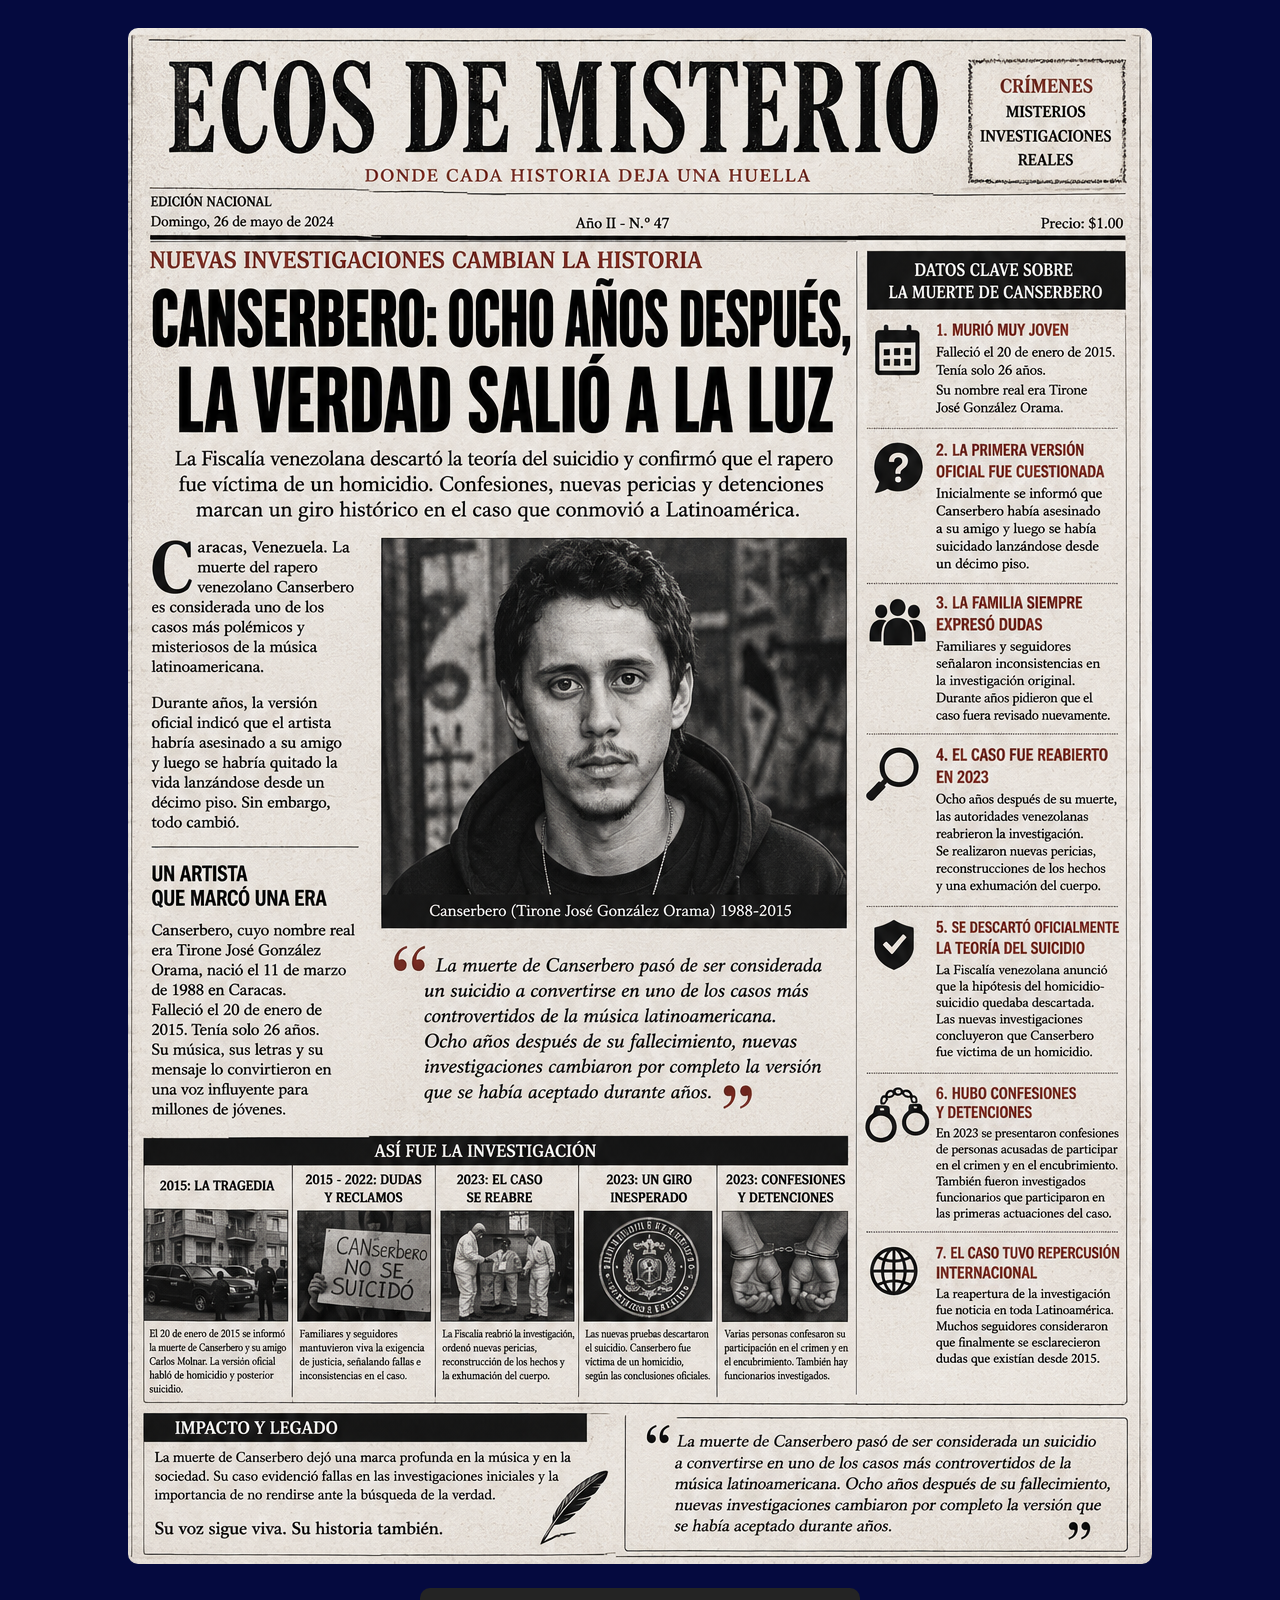
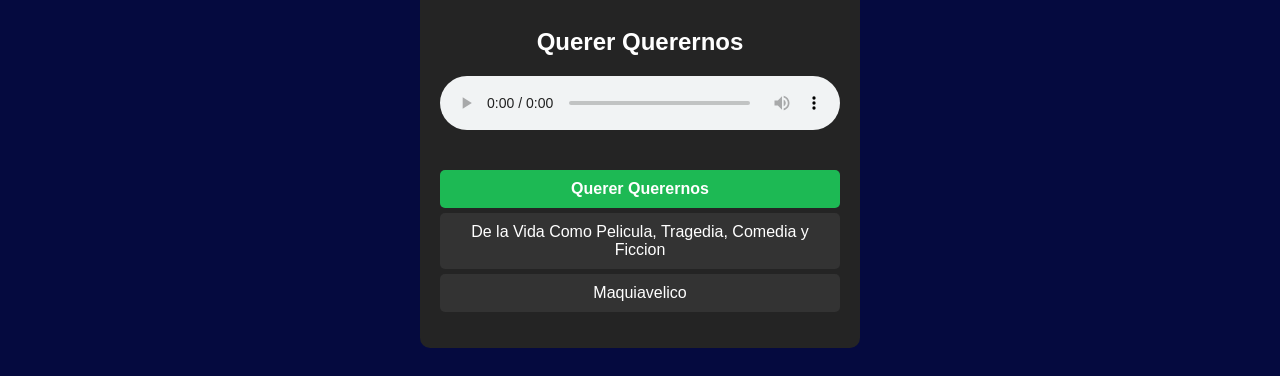
==== Canserbero.html @ a77685f0 "Re loca me dejo esto" ====
<!DOCTYPE html>
<html lang="es">
<head>
    <meta charset="UTF-8">
    <meta name="viewport" content="width=device-width, initial-scale=1.0">
    <title>Mi Playlist - Canserbero</title>
    <style>
        body {
            font-family: Arial, sans-serif;
            background-color: #050a3f;
            color: #fff;
            display: flex;
            flex-direction: column;
            align-items: center;
            padding: 20px;
        }
        .contenedor-centrado {
            margin-bottom: 20px;
        }
        .img-fluid {
            max-width: 100%;
            height: auto;
            border-radius: 10px;
        }
        .reproductor {
            background-color: #242424;
            padding: 20px;
            border-radius: 10px;
            width: 100%;
            max-width: 400px;
            text-align: center;
        }
        audio {
            width: 100%;
            margin-bottom: 20px;
        }
        .playlist {
            list-style: none;
            padding: 0;
            width: 100%;
        }
        /* Clase base para los elementos de la lista */
        .track-item {
            background-color: #333;
            padding: 10px;
            margin-bottom: 5px;
            border-radius: 5px;
            cursor: pointer;
            transition: background 0.3s;
        }
        .track-item:hover {
            background-color: #1db954;
        }
        .track-item.active {
            background-color: #1db954;
            font-weight: bold;
        }
    </style>
</head>
<body>

    <div class="contenedor-centrado">
        <img src="Canserbero.png" alt="Imagen de Canserbero" class="img-fluid">
    </div>

    <div class="reproductor">
        <h2 id="titulo-cancion">Selecciona una canción</h2>
        <audio id="audio-player" controls></audio>
        <ul class="playlist" id="playlist">
          
        </ul>
    </div>

    <script>
        const canciones = [
            { titulo: "Querer Querernos", "archivo": "1.mp3" },
            { titulo: "De la Vida Como Pelicula, Tragedia, Comedia y Ficcion", "archivo": "2.mp3" },
            { titulo: "Maquiavelico", "archivo": "3.mp3" }
        ];

        let cancionActual = 0;
        const audioPlayer = document.getElementById('audio-player');
        const tituloCancion = document.getElementById('titulo-cancion');
        const playlistElement = document.getElementById('playlist');

        canciones.forEach((cancion, index) => {
            const li = document.createElement('li');
            li.textContent = cancion.titulo;
            li.classList.add('track-item'); // Se asigna la clase base limpia
            li.addEventListener('click', () => {
                cambiarCancion(index);
                audioPlayer.play();
            });
            playlistElement.appendChild(li);
        });


        function cambiarCancion(index) {
           audioPlayer.src = canciones[index].archivo;
            tituloCancion.textContent = canciones[index].titulo;
            audioPlayer.play();

            const items = playlistElement.getElementsByTagName('li');
            for (let i = 0; i < items.length; i++) {
                items[i].classList.remove('active');
            }
            items[cancionActual].classList.add('active');
        }

        audioPlayer.addEventListener('ended', () => {
            cancionActual = (cancionActual + 1) % canciones.length;
            cambiarCancion(cancionActual);
            audioPlayer.play();
        });

        
        if (canciones.length > 0) {
            cambiarCancion(0);
        }
    </script>
</body>
</html>
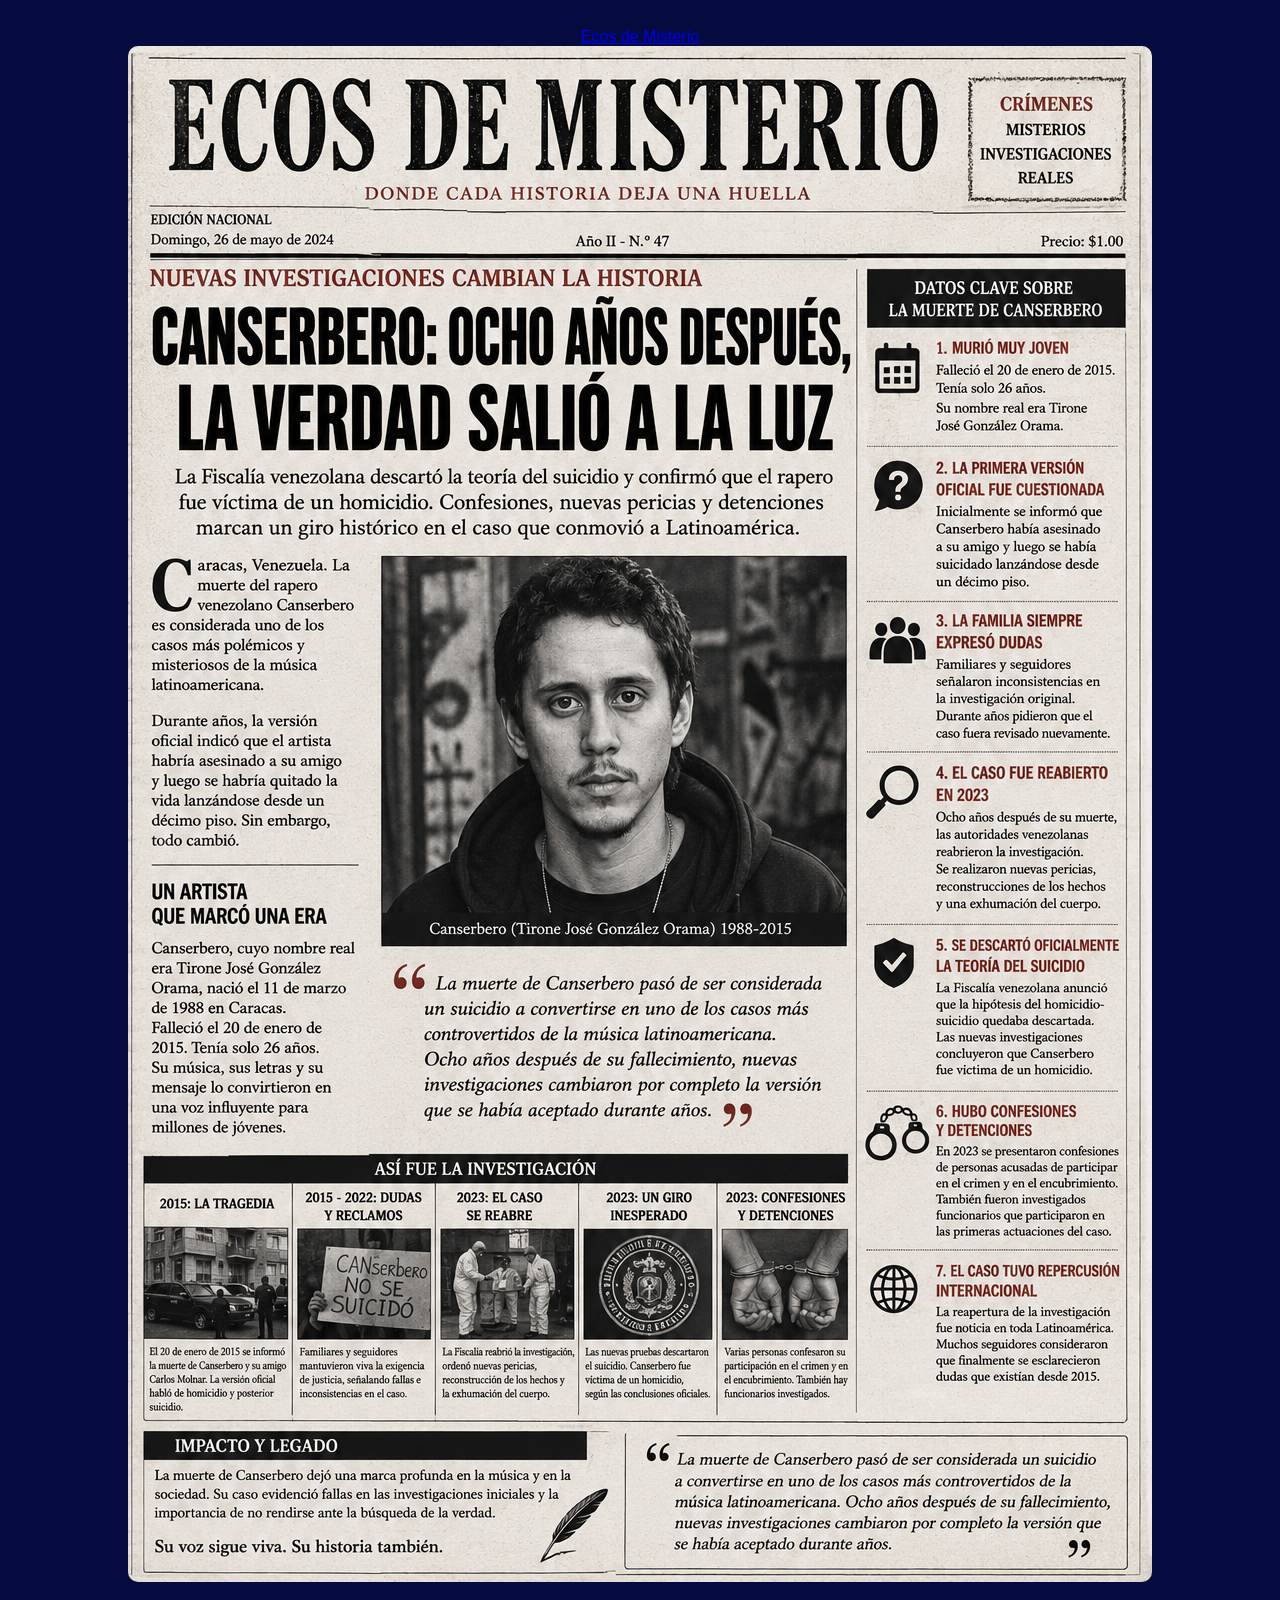
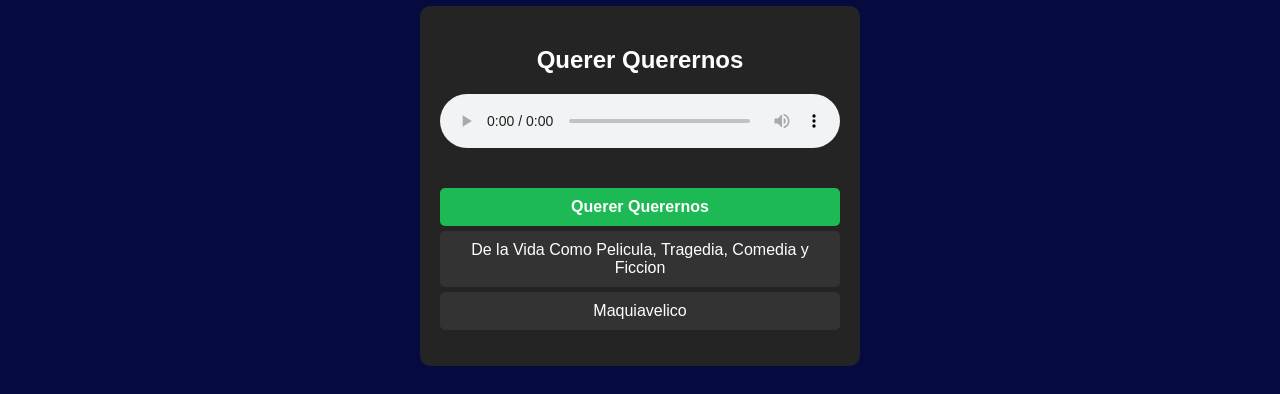
==== commit 4dc829fc: "listo" ====
--- a/Canserbero.html
+++ b/Canserbero.html
@@ -58,6 +58,11 @@
     </style>
 </head>
 <body>
+       <nav class="navbar navbar-expand-lg navbar-dark bg-dark">
+  <div class="container">
+    <a class="navbar-brand" href="#inicio"> Ecos de Misterio</a>    </div>
+  </div>
+</nav>
 
     <div class="contenedor-centrado">
         <img src="Canserbero.png" alt="Imagen de Canserbero" class="img-fluid">
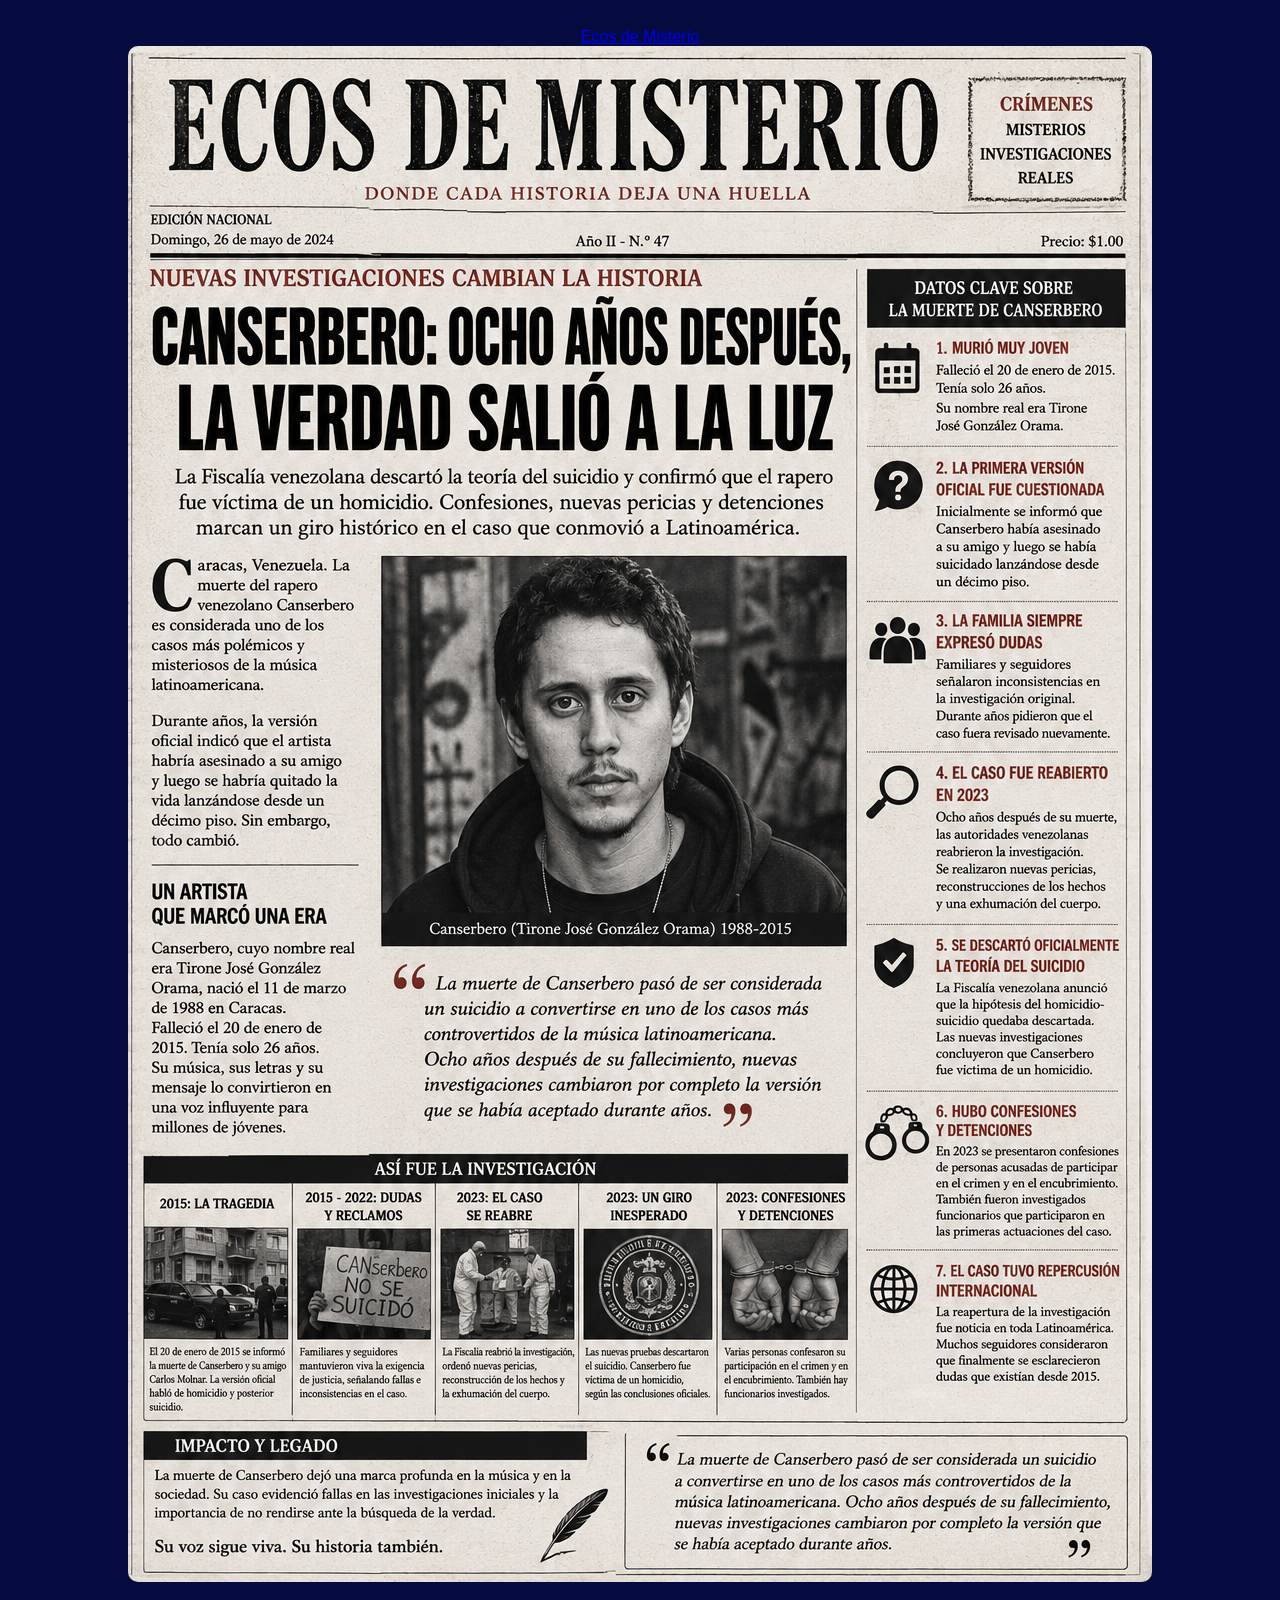
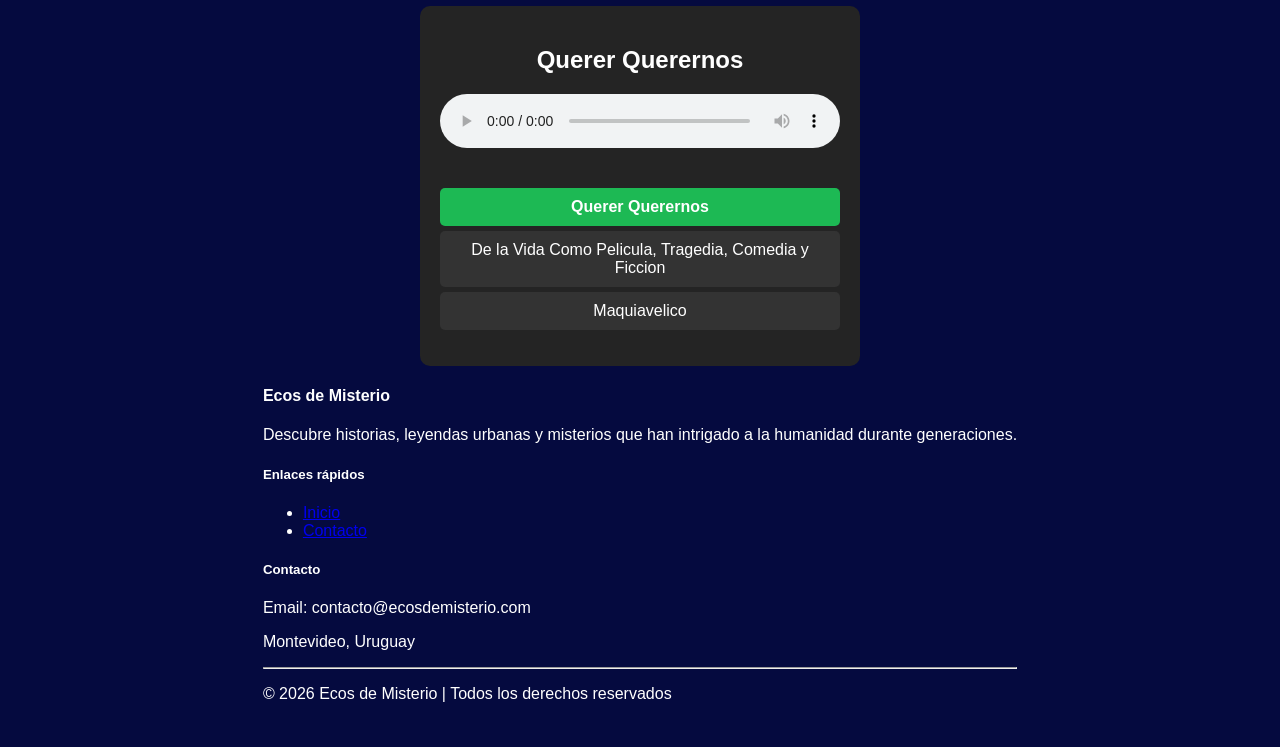
==== commit 373b211f: "listo" ====
--- a/Canserbero.html
+++ b/Canserbero.html
@@ -123,5 +123,45 @@
             cambiarCancion(0);
         }
     </script>
+    <footer class="bg-dark text-light pt-5 pb-3">
+    <div class="container">
+        <div class="row">
+
+            <!-- Información -->
+            <div class="col-md-4 mb-4">
+                <h4>Ecos de Misterio</h4>
+                <p>
+                    Descubre historias, leyendas urbanas y misterios que han
+                    intrigado a la humanidad durante generaciones.
+                </p>
+            </div>
+
+            <!-- Enlaces -->
+            <div class="col-md-4 mb-4">
+                <h5>Enlaces rápidos</h5>
+                <ul class="list-unstyled">
+                    <li><a href="#" class="text-light text-decoration-none">Inicio</a></li>
+                 <li><a href="#" class="text-light text-decoration-none">Contacto</a></li>
+                </ul>
+            </div>
+
+            <!-- Contacto -->
+            <div class="col-md-4 mb-4">
+                <h5>Contacto</h5>
+                <p>Email: contacto@ecosdemisterio.com</p>
+                <p>Montevideo, Uruguay</p>
+            </div>
+
+        </div>
+
+        <hr>
+
+        <div class="text-center">
+            <p class="mb-0">
+                © 2026 Ecos de Misterio | Todos los derechos reservados
+            </p>
+        </div>
+    </div>
+</footer>
 </body>
 </html>
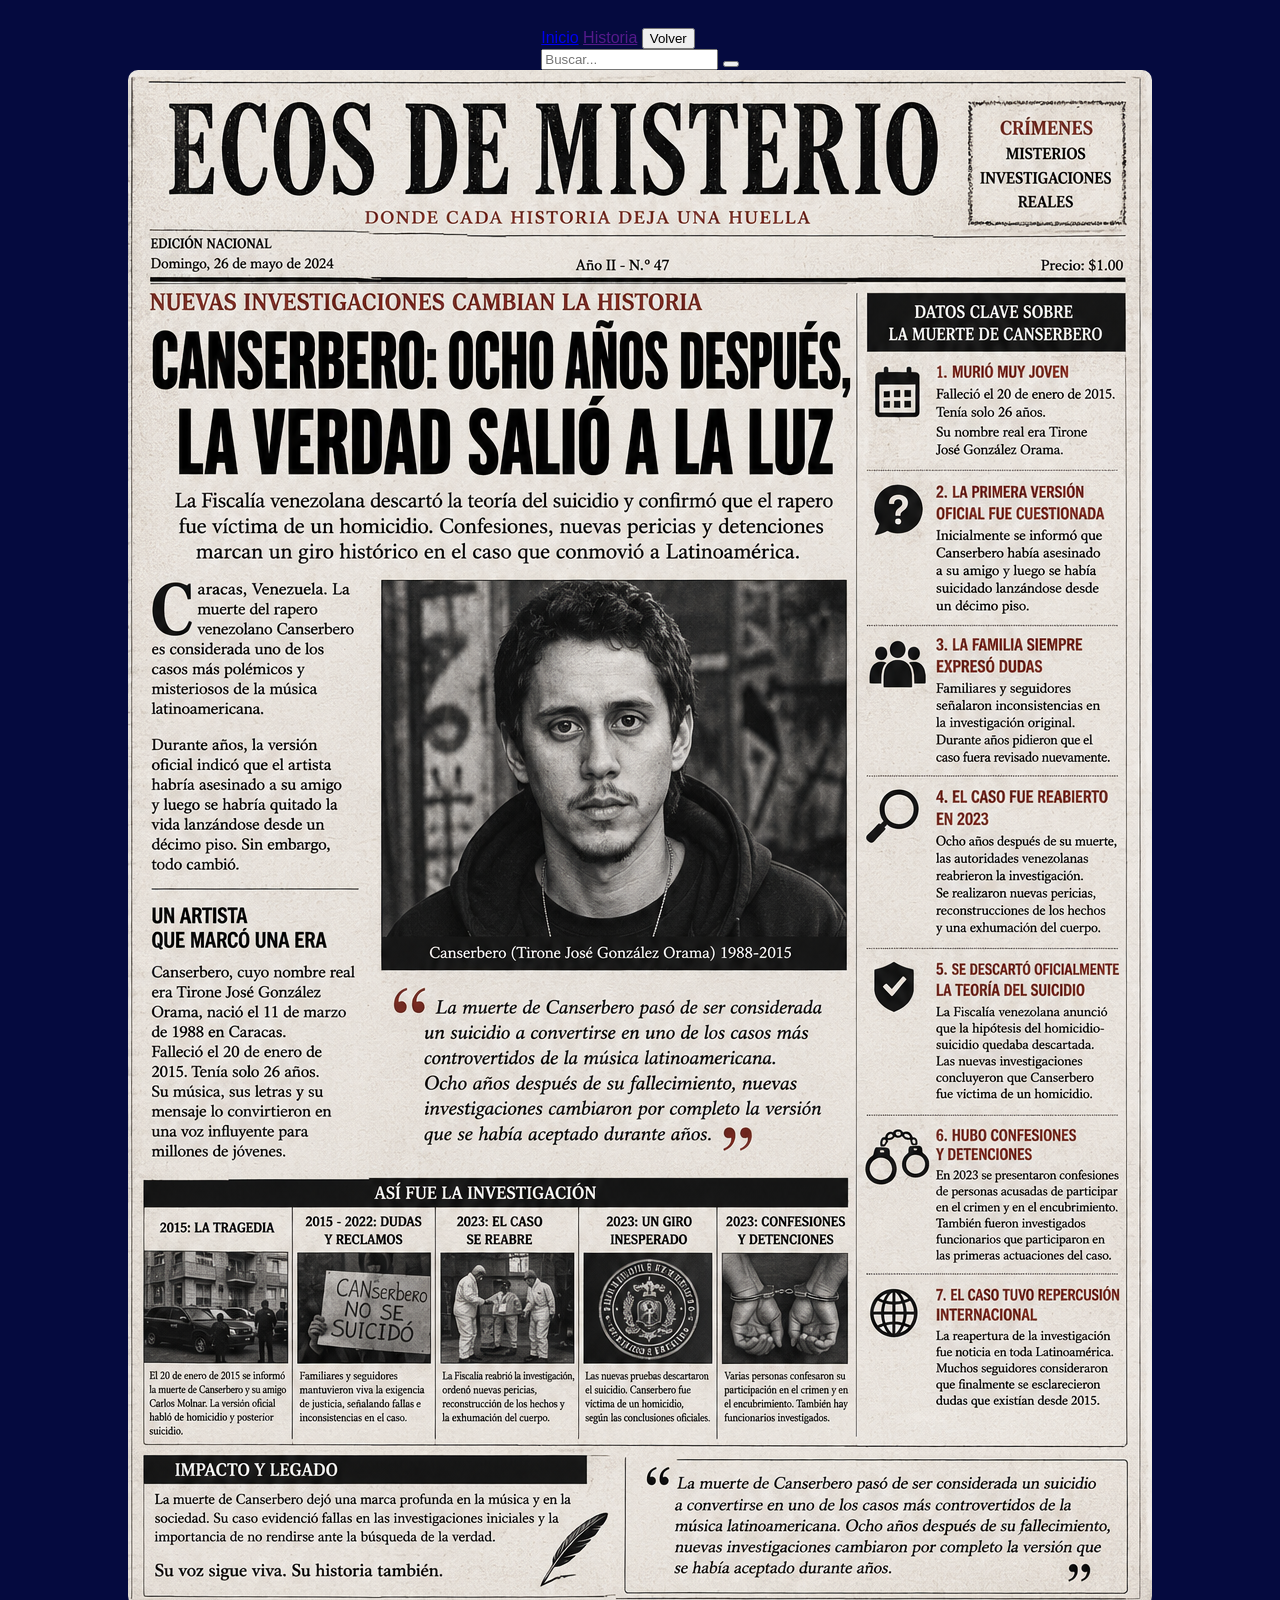
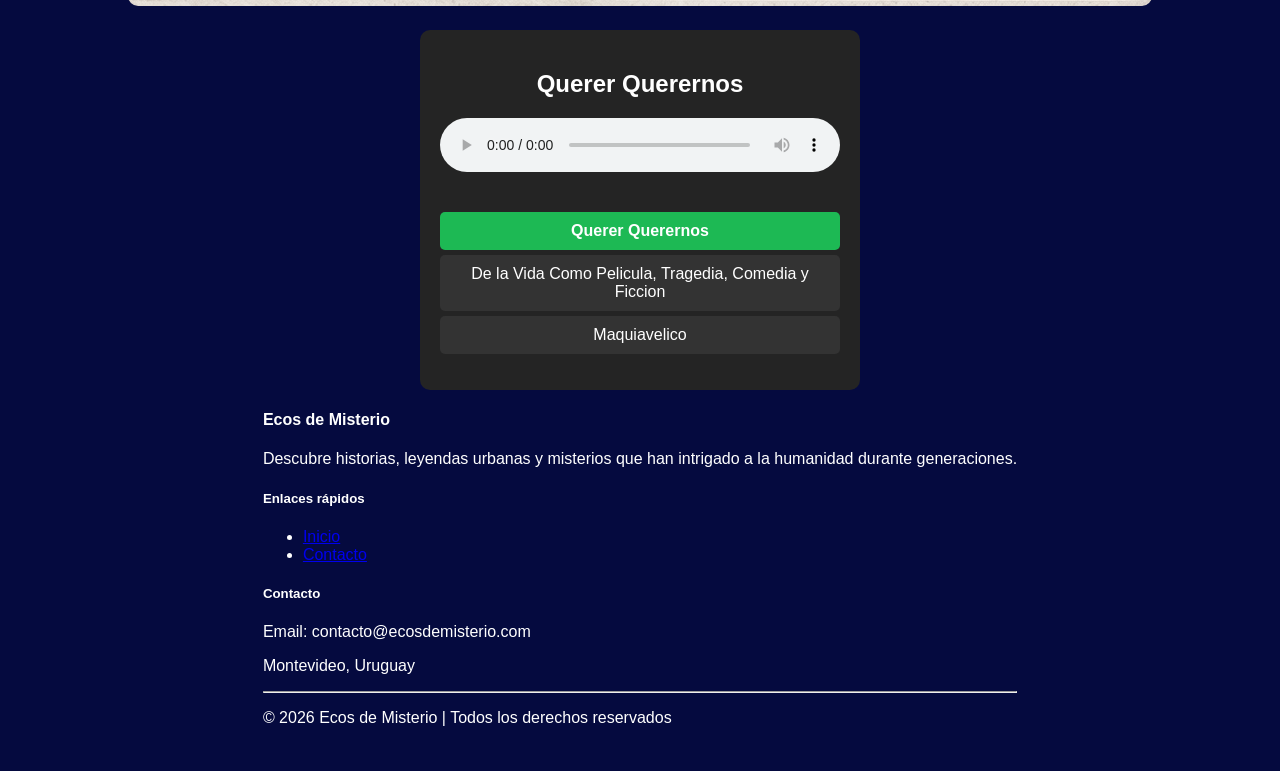
==== commit 20a39be1: "." ====
--- a/Canserbero.html
+++ b/Canserbero.html
@@ -58,10 +58,17 @@
     </style>
 </head>
 <body>
-       <nav class="navbar navbar-expand-lg navbar-dark bg-dark">
-  <div class="container">
-    <a class="navbar-brand" href="#inicio"> Ecos de Misterio</a>    </div>
-  </div>
+<div class="menu">
+        <a href="index.html">Inicio</a>
+        <a href="">Historia</a>
+
+        <button onclick="history.back()">Volver</button>
+
+        <form class="buscador">
+            <input type="text" placeholder="Buscar...">
+            <button type="submit"><i class="bi bi-search"></i></button>
+        </form>
+    </div>
 </nav>
 
     <div class="contenedor-centrado">
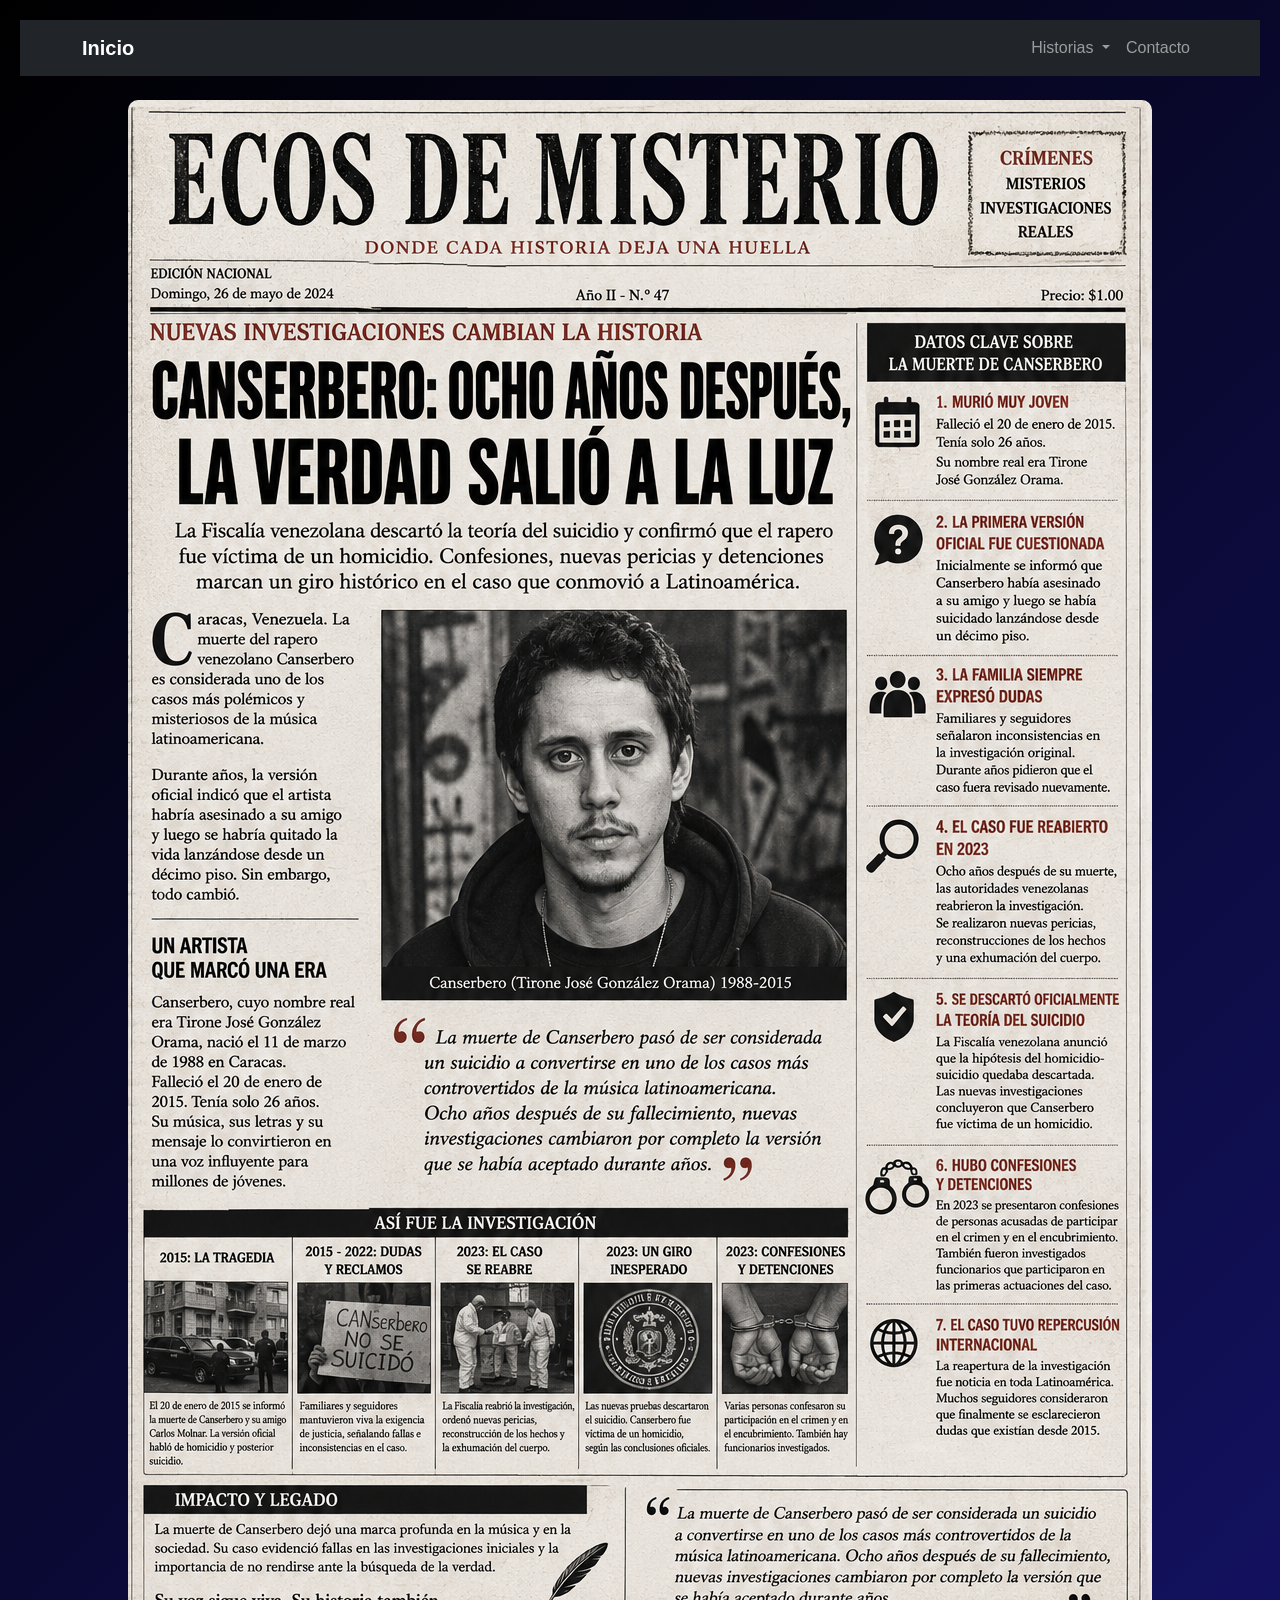
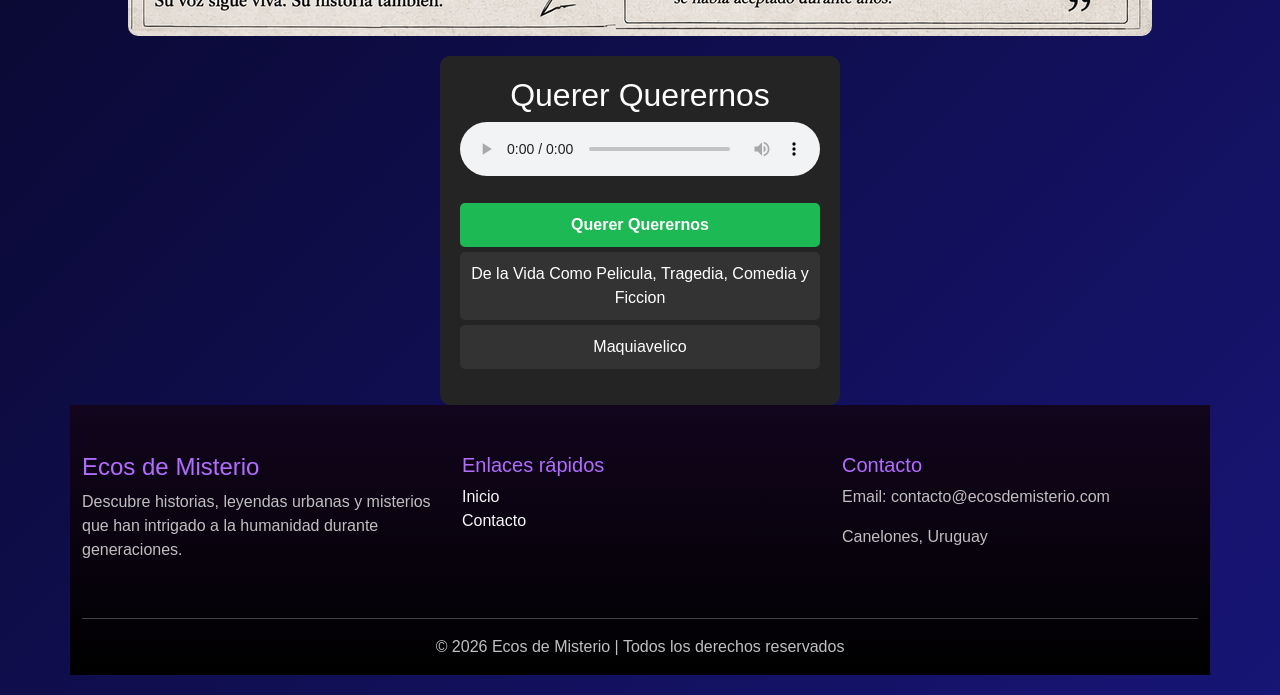
==== commit 2a6ade25: "Listo! No tocar!" ====
--- a/Canserbero.html
+++ b/Canserbero.html
@@ -1,9 +1,16 @@
 <!DOCTYPE html>
 <html lang="es">
-<head>
+    <link href="https://cdn.jsdelivr.net/npm/bootstrap@5.3.7/dist/css/bootstrap.min.css" rel="stylesheet">
     <meta charset="UTF-8">
     <meta name="viewport" content="width=device-width, initial-scale=1.0">
-    <title>Mi Playlist - Canserbero</title>
+    <title>ECOS DE MISTERIO</title>
+
+
+    <link href="https://cdn.jsdelivr.net/npm/bootstrap@5.3.3/dist/css/bootstrap.min.css" rel="stylesheet">
+
+    <link rel="stylesheet" href="https://cdn.jsdelivr.net/npm/bootstrap-icons@1.11.3/font/bootstrap-icons.min.css">
+    <link rel="stylesheet" href="Canserbero.css">
+
     <style>
         body {
             font-family: Arial, sans-serif;
@@ -39,7 +46,7 @@
             padding: 0;
             width: 100%;
         }
-        /* Clase base para los elementos de la lista */
+       
         .track-item {
             background-color: #333;
             padding: 10px;
@@ -58,19 +65,49 @@
     </style>
 </head>
 <body>
-<div class="menu">
-        <a href="index.html">Inicio</a>
-        <a href="">Historia</a>
-
-        <button onclick="history.back()">Volver</button>
-
-        <form class="buscador">
-            <input type="text" placeholder="Buscar...">
-            <button type="submit"><i class="bi bi-search"></i></button>
-        </form>
+<nav class="navbar navbar-expand-lg navbar-dark bg-dark w-100">
+    <div class="container">
+
+        <a class="navbar-brand fw-bold" href="index.html">
+            Inicio
+        </a>
+
+
+        <button class="navbar-toggler" type="button"
+                data-bs-toggle="collapse"
+                data-bs-target="#menuNavbar">
+            <span class="navbar-toggler-icon"></span>
+        </button>
+
+        
+        <div class="collapse navbar-collapse" id="menuNavbar">
+            <ul class="navbar-nav ms-auto">
+
+                
+                <li class="nav-item dropdown">
+                    <a class="nav-link dropdown-toggle"
+                       href="#"
+                       role="button"
+                       data-bs-toggle="dropdown">
+                        Historias
+                    </a>
+
+                    <ul class="dropdown-menu">
+<li><a class="dropdown-item" href="JeffreyDahmer.html">Jeffrey Dahmer</a></li>
+<li><a class="dropdown-item" href="FructuosoRivera.html">Fructuoso Rivera</a></li>
+                    </ul>
+                </li>
+
+                <li class="nav-item">
+                    <a class="nav-link" href=#Contacto>Contacto</a>
+                </li>
+
+            </ul>
+        </div>
+
     </div>
 </nav>
-
+<br>
     <div class="contenedor-centrado">
         <img src="Canserbero.png" alt="Imagen de Canserbero" class="img-fluid">
     </div>
@@ -134,7 +171,7 @@
     <div class="container">
         <div class="row">
 
-            <!-- Información -->
+            
             <div class="col-md-4 mb-4">
                 <h4>Ecos de Misterio</h4>
                 <p>
@@ -143,8 +180,8 @@
                 </p>
             </div>
 
-            <!-- Enlaces -->
-            <div class="col-md-4 mb-4">
+           
+            <div class="col-md-4 mb-4" >
                 <h5>Enlaces rápidos</h5>
                 <ul class="list-unstyled">
                     <li><a href="#" class="text-light text-decoration-none">Inicio</a></li>
@@ -152,11 +189,11 @@
                 </ul>
             </div>
 
-            <!-- Contacto -->
-            <div class="col-md-4 mb-4">
+            
+            <div class="col-md-4 mb-4"id="Contacto">
                 <h5>Contacto</h5>
                 <p>Email: contacto@ecosdemisterio.com</p>
-                <p>Montevideo, Uruguay</p>
+                <p>Canelones, Uruguay</p>
             </div>
 
         </div>
@@ -170,5 +207,6 @@
         </div>
     </div>
 </footer>
+    <script src="https://cdn.jsdelivr.net/npm/bootstrap@5.3.3/dist/js/bootstrap.bundle.min.js"></script>
 </body>
 </html>
--- a/Canserbero.css
+++ b/Canserbero.css
@@ -0,0 +1,32 @@
+body {
+  background: linear-gradient(135deg, #000000, #171575);
+  font-family: Arial, sans-serif;
+  margin: 0;
+
+}
+
+.contenedor-centrado {
+  text-align: center; 
+}
+
+
+h1{
+    color:rgb(245, 245, 245)
+}
+
+p{
+    color:silver;
+}
+
+ footer{
+    background: linear-gradient(180deg, #12051d, #000000);
+}
+
+footer h4,
+footer h5{
+    color: #b26cff;
+}
+
+footer a:hover{
+    color: #b26cff !important;
+}
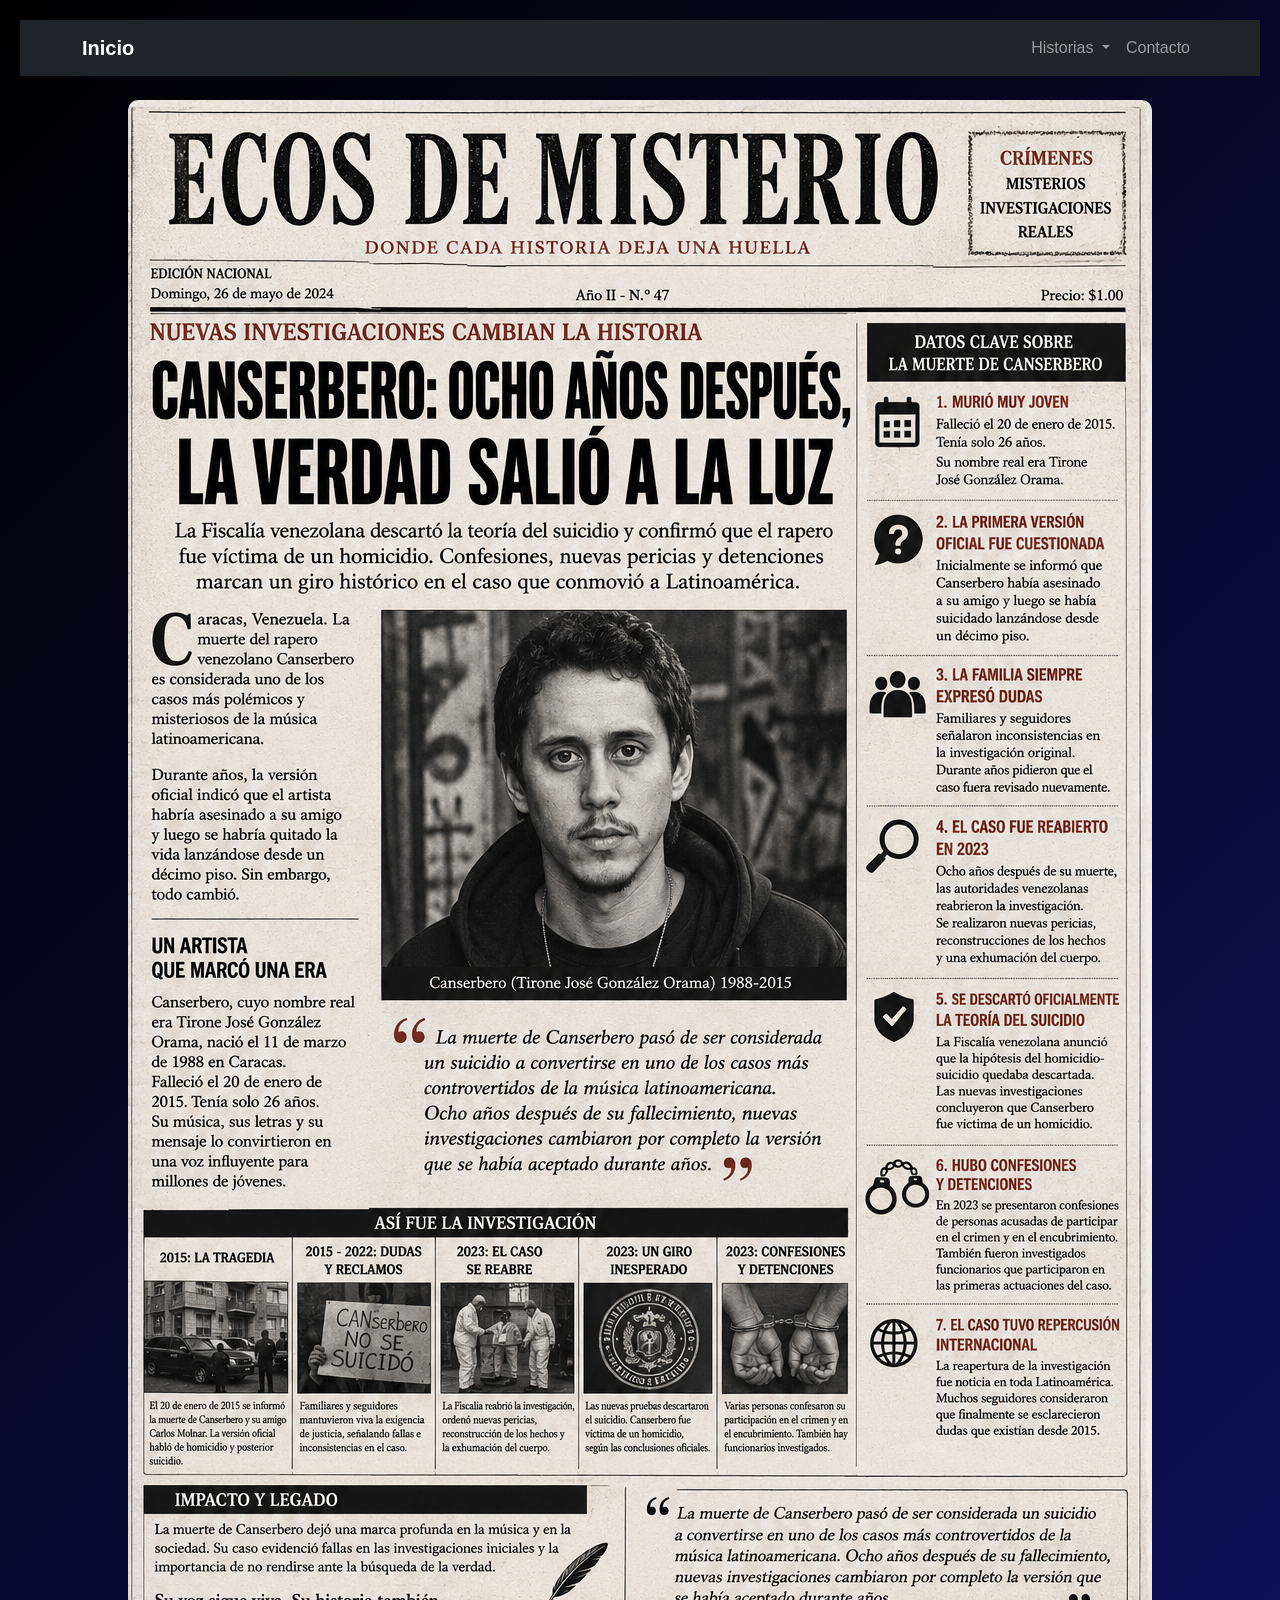
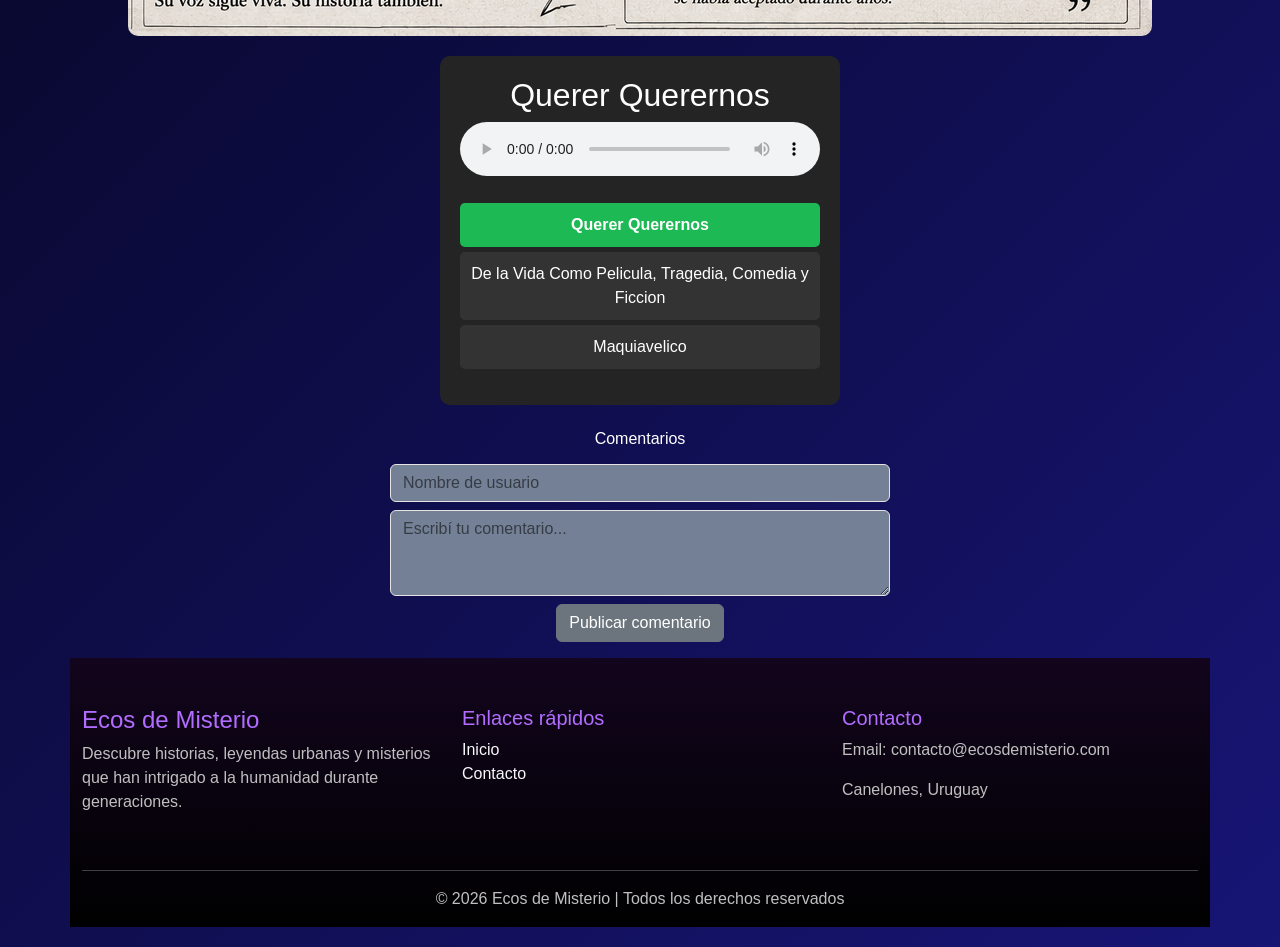
==== commit 4b6f114f: "Cree barra de comentarios Cree la barra de comentarios en los tres html secundarios." ====
--- a/Canserbero.html
+++ b/Canserbero.html
@@ -167,6 +167,26 @@
             cambiarCancion(0);
         }
     </script>
+<div class="comentarios-mini mt-4">
+    <h6>Comentarios</h6>
+
+    <input type="text"
+           id="nombre"
+           class="form-control mb-2"
+           placeholder="Nombre de usuario">
+
+    <textarea
+           id="comentario"
+           class="form-control mb-2"
+           rows="3"
+           placeholder="Escribí tu comentario..."></textarea>
+
+    <button class="btn btn-secondary" onclick="publicarComentario()">
+        Publicar comentario
+    </button>
+
+    <div id="listaComentarios" class="mt-3"></div>
+</div>
     <footer class="bg-dark text-light pt-5 pb-3">
     <div class="container">
         <div class="row">
--- a/Canserbero.css
+++ b/Canserbero.css
@@ -29,4 +29,34 @@
 
 footer a:hover{
     color: #b26cff !important;
+}
+
+.comentarios-mini{
+    width: 500px !important;
+    max-width: 500px !important;
+    margin: 0 auto;
+    text-align: center;
+}
+
+.comentarios-mini input,
+.comentarios-mini textarea {
+    width: 100%;
+}
+
+.comentarios-mini h6{
+    color: white;
+    margin-bottom: 15px;
+}
+
+.comentarios-mini .form-control{
+    background: #738096;
+    color: white;
+    border: 1px solid rgb(232, 227, 227);
+}
+
+.comentarios-mini .form-control:focus{
+    background: #9aadcf;
+    color: white;
+    box-shadow: none;
+    border-color: #52555a;
 }
